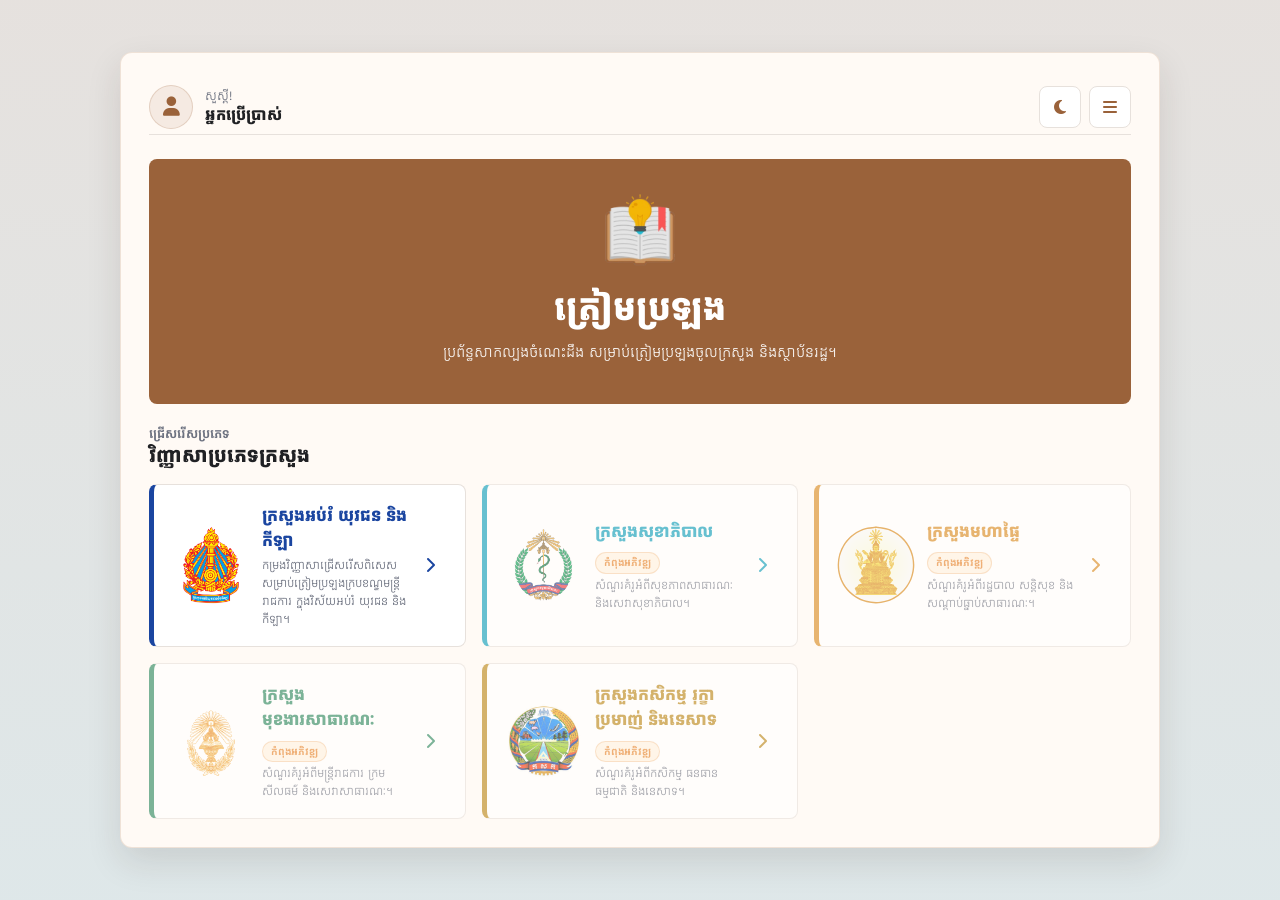
==== index.html @ 8c977682 "set up project" ====
<!doctype html>
<html lang="km">
  <head>
    <meta charset="UTF-8" />
    <meta name="viewport" content="width=device-width, initial-scale=1.0" />
    <title>TreamExam</title>
    <meta name="theme-color" content="#9a623a" />
    <link rel="icon" type="image/png" href="assets/images/logo1.png" />
    <link rel="apple-touch-icon" href="assets/images/logo1.png" />
    <link rel="stylesheet" href="css/style.css" />
    <link rel="preconnect" href="https://fonts.googleapis.com" />
    <link rel="preconnect" href="https://fonts.gstatic.com" crossorigin />
    <link
      href="https://fonts.googleapis.com/css2?family=Kantumruy+Pro:wght@300;400;500;600;700&display=swap"
      rel="stylesheet"
    />
    <link
      rel="stylesheet"
      href="https://cdnjs.cloudflare.com/ajax/libs/font-awesome/6.5.1/css/all.min.css"
    />
  </head>
  <body>
    <main class="app-shell">
      <header
        class="topbar"
        style="
          position: sticky;
          top: 0;
          z-index: 1000;
          background: var(--paper);
          border-bottom: 1px solid var(--line);
        "
      >
        <a
          href="login.html"
          aria-label="គណនីអ្នកប្រើប្រាស់"
          style="
            display: flex;
            align-items: center;
            gap: 12px;
            text-decoration: none;
          "
        >
          <div
            style="
              width: 44px;
              height: 44px;
              border-radius: 50%;
              background: rgba(154, 98, 58, 0.1);
              border: 1px solid rgba(154, 98, 58, 0.2);
              color: var(--primary);
              display: flex;
              align-items: center;
              justify-content: center;
              font-size: 1.2rem;
            "
          >
            <i class="fa-solid fa-user"></i>
          </div>
          <div style="display: flex; flex-direction: column">
            <span
              style="font-size: 0.8rem; color: var(--muted); line-height: 1.2"
              >សួស្តី!</span
            >
            <strong style="font-size: 1rem; color: var(--ink); line-height: 1.4"
              >អ្នកប្រើប្រាស់</strong
            >
          </div>
        </a>
        <div style="display: flex; gap: 8px; align-items: center">
          <button
            class="icon-btn"
            id="themeToggleBtn"
            type="button"
            aria-label="ប្តូរពណ៌ងងឹត"
          >
            <i class="fa-solid fa-moon"></i>
          </button>
          <button
            class="icon-btn"
            id="menuBtn"
            type="button"
            aria-label="បើកម៉ឺនុយ"
          >
            <i class="fa-solid fa-bars"></i>
          </button>
        </div>
      </header>

      <nav class="mobile-menu" id="mobileMenu" aria-label="Primary">
        <a href="index.html">ទំព័រដើម</a>
        <a href="#categories">វិញ្ញាសាប្រភេទក្រសួង</a>
        <a href="result.html">លទ្ធផល</a>
        <a href="login.html">ចូលប្រើប្រាស់</a>
      </nav>

      <section class="hero">
        <img src="assets/images/logo1.png" alt="TreamExam illustration" />
        <h1>ត្រៀមប្រឡង</h1>
        <p>
          ប្រព័ន្ធសាកល្បងចំណេះដឹង សម្រាប់ត្រៀមប្រឡងចូលក្រសួង និងស្ថាប័នរដ្ឋ។
        </p>
      </section>

      <section class="section-head" id="categories">
        <div>
          <p>ជ្រើសរើសប្រភេទ</p>
          <h2>វិញ្ញាសាប្រភេទក្រសួង</h2>
        </div>
      </section>

      <section
        class="category-list"
        id="categoryList"
        aria-label="Exam categories"
      ></section>
    </main>

    <script src="js/data.js"></script>
    <script src="js/app.js"></script>
  </body>
</html>
---- css/style.css ----
@import url("home.css");

* {
  box-sizing: border-box;
  margin: 0;
  padding: 0;
}

:root {
  --primary: #9a623a;
  --ink: #202124;
  --muted: #6d7280;
  --line: #e7e1dc;
  --paper: #fffaf5;
  --surface: #ffffff;
  --blue: #3467d6;
  --cyan: #039bb8;
  --orange: #d88718;
  --green: #25845a;
  --gold: #b88311;
  --red: #cf4242;
  --shadow: 0 14px 35px rgba(51, 37, 26, 0.12);
  --radius: 8px;
}

body.dark-theme {
  --primary: #d69871;
  --ink: #e8eaed;
  --muted: #9aa0a6;
  --line: #44474a;
  --paper: #202124;
  --surface: #2d2e31;
  --shadow: 0 14px 35px rgba(0, 0, 0, 0.6);
  background:
    linear-gradient(180deg, rgba(154, 98, 58, 0.05), rgba(3, 155, 184, 0.03)),
    #121212;
}

body {
  min-height: 100vh;
  background:
    linear-gradient(180deg, rgba(154, 98, 58, 0.08), rgba(3, 155, 184, 0.06)),
    #ececec;
  color: var(--ink);
  display: flex;
  justify-content: center;
  padding: 20px;
  font-family: "Kantumruy Pro", Arial, sans-serif;
}

a {
  color: inherit;
  text-decoration: none;
}

button,
input {
  font: inherit;
}

.app-shell {
  width: 100%;
  max-width: 390px;
  min-height: calc(100vh - 40px);
  background: var(--paper);
  border: 1px solid rgba(154, 98, 58, 0.16);
  border-radius: 12px;
  padding: 18px;
  box-shadow: var(--shadow);
}

.topbar {
  display: flex;
  align-items: center;
  justify-content: space-between;
  min-height: 54px;
  margin-bottom: 18px;
}

.brand {
  display: inline-flex;
  align-items: center;
}

.brand img {
  width: 68px;
  height: auto;
  display: block;
}

.brand.compact img {
  width: 56px;
}

.topbar-spacer {
  width: 42px;
  height: 42px;
}

.icon-btn {
  width: 42px;
  height: 42px;
  border: 1px solid var(--line);
  border-radius: var(--radius);
  background: var(--surface);
  color: var(--primary);
  display: inline-flex;
  align-items: center;
  justify-content: center;
  cursor: pointer;
}

.mobile-menu {
  display: none;
  flex-direction: column;
  gap: 8px;
  background: var(--surface);
  border: 1px solid var(--line);
  border-radius: var(--radius);
  padding: 10px;
  margin-bottom: 18px;
}

.mobile-menu.is-open {
  display: flex;
}

.mobile-menu a {
  border-radius: 6px;
  color: var(--ink);
  font-weight: 600;
  padding: 10px 12px;
}

.mobile-menu a:hover {
  background: #f5eee7;
}

.hero {
  display: flex;
  flex-direction: column;
  align-items: center;
  text-align: center;
  gap: 8px;
  padding: 20px 0 24px;
}

.hero img {
  width: 80px;
  height: auto;
  animation: float 3s ease-in-out infinite;
}

@keyframes float {
  0% {
    transform: translateY(0px);
  }
  50% {
    transform: translateY(-10px);
  }
  100% {
    transform: translateY(0px);
  }
}

.hero h1 {
  margin: 0;
  line-height: 1.3;
}

.hero p {
  margin: 0;
  line-height: 1.5;
}

.primary-action,
.secondary-action {
  min-height: 48px;
  border-radius: var(--radius);
  display: inline-flex;
  align-items: center;
  justify-content: center;
  gap: 10px;
  border: 0;
  cursor: pointer;
  font-weight: 700;
}

.primary-action {
  width: 100%;
  background: var(--primary);
  color: #fff;
}

.secondary-action {
  background: var(--surface);
  border: 1px solid var(--line);
  color: var(--primary);
  padding: 0 14px;
}

@media (min-width: 768px) {
  body {
    align-items: center;
    padding: 32px;
  }

  .app-shell {
    max-width: 860px;
    min-height: auto;
    padding: 28px;
  }

  .topbar {
    margin-bottom: 24px;
  }

  .brand img {
    width: 88px;
  }

  .brand.compact img {
    width: 76px;
  }

  .hero {
    padding: 32px 20px 40px;
    gap: 10px;
  }

  .hero img {
    width: 90px;
  }

  .hero h1 {
    font-size: 36px;
  }

  .hero p {
    max-width: 620px;
    font-size: 15px;
  }

  .hero .primary-action {
    width: auto;
    padding: 0 40px;
  }

  .category-list {
    grid-template-columns: repeat(2, minmax(0, 1fr));
    gap: 16px;
  }

  .category-card {
    min-height: 126px;
    grid-template-columns: 78px 1fr 22px;
    padding: 18px;
  }

  .category-card img {
    width: 78px;
    height: 78px;
  }

  .category-card h3 {
    font-size: 17px;
  }

  .compact-detail {
    grid-template-columns: 112px 1fr;
    gap: 22px;
    padding: 22px;
  }

  .compact-detail img {
    width: 112px;
    height: 112px;
  }

  .compact-detail h1 {
    font-size: 23px;
  }

  .compact-detail p {
    font-size: 14px;
  }

  .exam-type-list {
    grid-template-columns: repeat(3, minmax(0, 1fr));
    gap: 16px;
  }

  .exam-type-card {
    min-height: 194px;
    grid-template-columns: 1fr;
    align-content: start;
    padding: 18px;
  }

  .exam-type-card > i {
    justify-self: end;
  }

  .exam-type-icon {
    width: 54px;
    height: 54px;
  }

  .result-card {
    padding: 32px;
  }

  .result-actions {
    grid-template-columns: 1fr 1fr;
  }
}

@media (min-width: 1100px) {
  .app-shell {
    max-width: 1040px;
  }

  .category-list {
    grid-template-columns: repeat(3, minmax(0, 1fr));
  }
}

@media (max-width: 767px) {
  body {
    padding: 0;
  }

  .app-shell {
    max-width: none;
    min-height: 100vh;
    border: 0;
    border-radius: 0;
    box-shadow: none;
  }
}

@media (max-width: 340px) {
  .app-shell {
    padding: 14px;
  }

  .category-card {
    grid-template-columns: 52px 1fr 18px;
    padding: 10px;
  }

  .category-card img {
    width: 52px;
    height: 52px;
  }

  .hero h1 {
    font-size: 24px;
  }

  .compact-detail {
    grid-template-columns: 64px 1fr;
  }

  .compact-detail img {
    width: 64px;
    height: 64px;
  }

  .exam-type-card {
    grid-template-columns: 40px 1fr 16px;
    padding: 12px;
  }

  .exam-type-icon {
    width: 40px;
    height: 40px;
  }

  .quiz-actions,
  .result-stats {
    grid-template-columns: 1fr;
  }
}
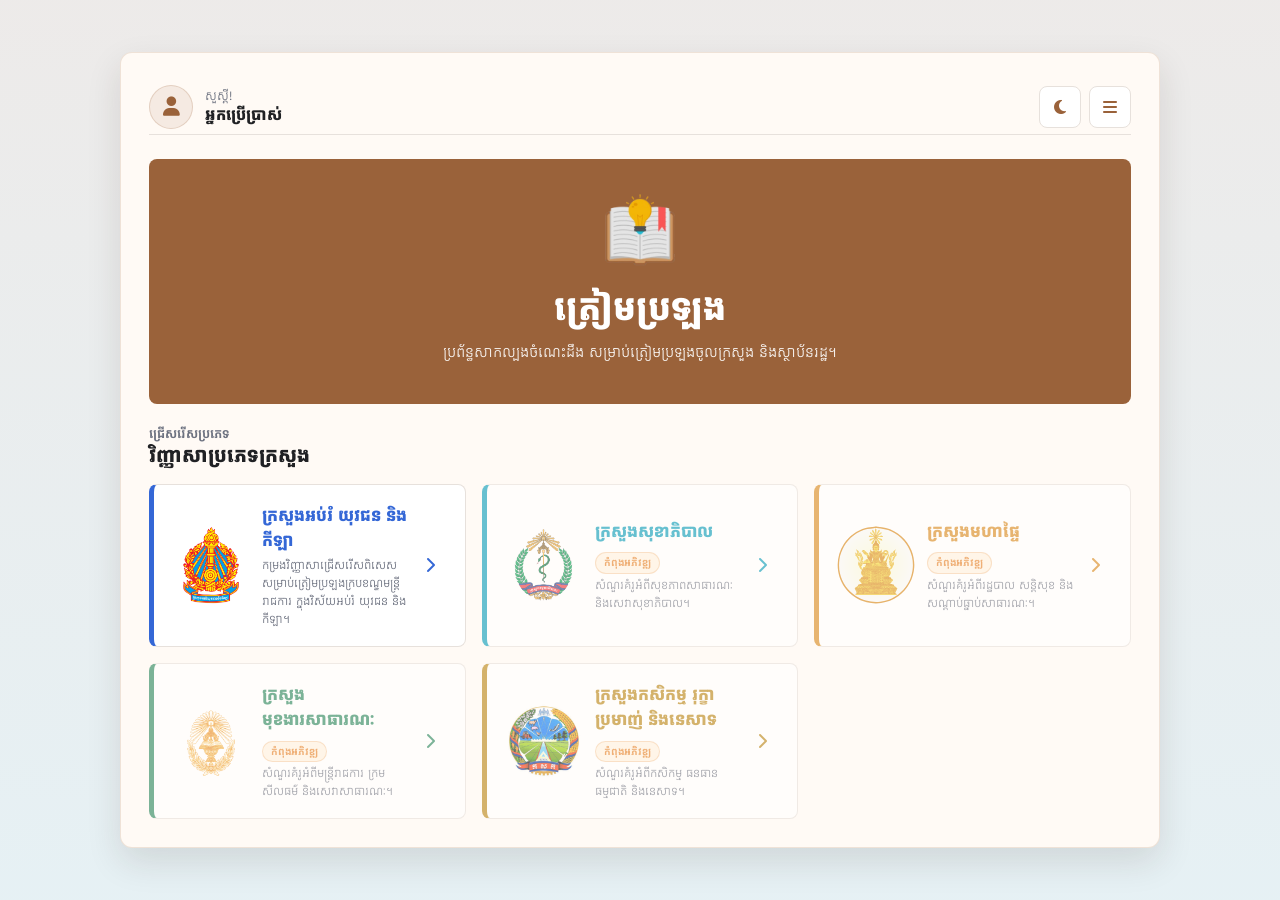
==== commit eb6242d1: "add new project files" ====
--- a/index.html
+++ b/index.html
@@ -18,6 +18,18 @@
       rel="stylesheet"
       href="https://cdnjs.cloudflare.com/ajax/libs/font-awesome/6.5.1/css/all.min.css"
     />
+    <meta
+      name="google-site-verification"
+      content="KXeyo7UtK2u-XPGbpyuVn5xtXZE6daXbd0bbGzFS1r0"
+    />
+    <style>
+      body {
+        background-color: #f4f6f8; /* ពណ៌ប្រផេះស្រាល */
+      }
+      body.dark-theme {
+        background-color: #121212; /* រក្សាពណ៌ងងឹតសម្រាប់ Dark Theme */
+      }
+    </style>
   </head>
   <body>
     <main class="app-shell">
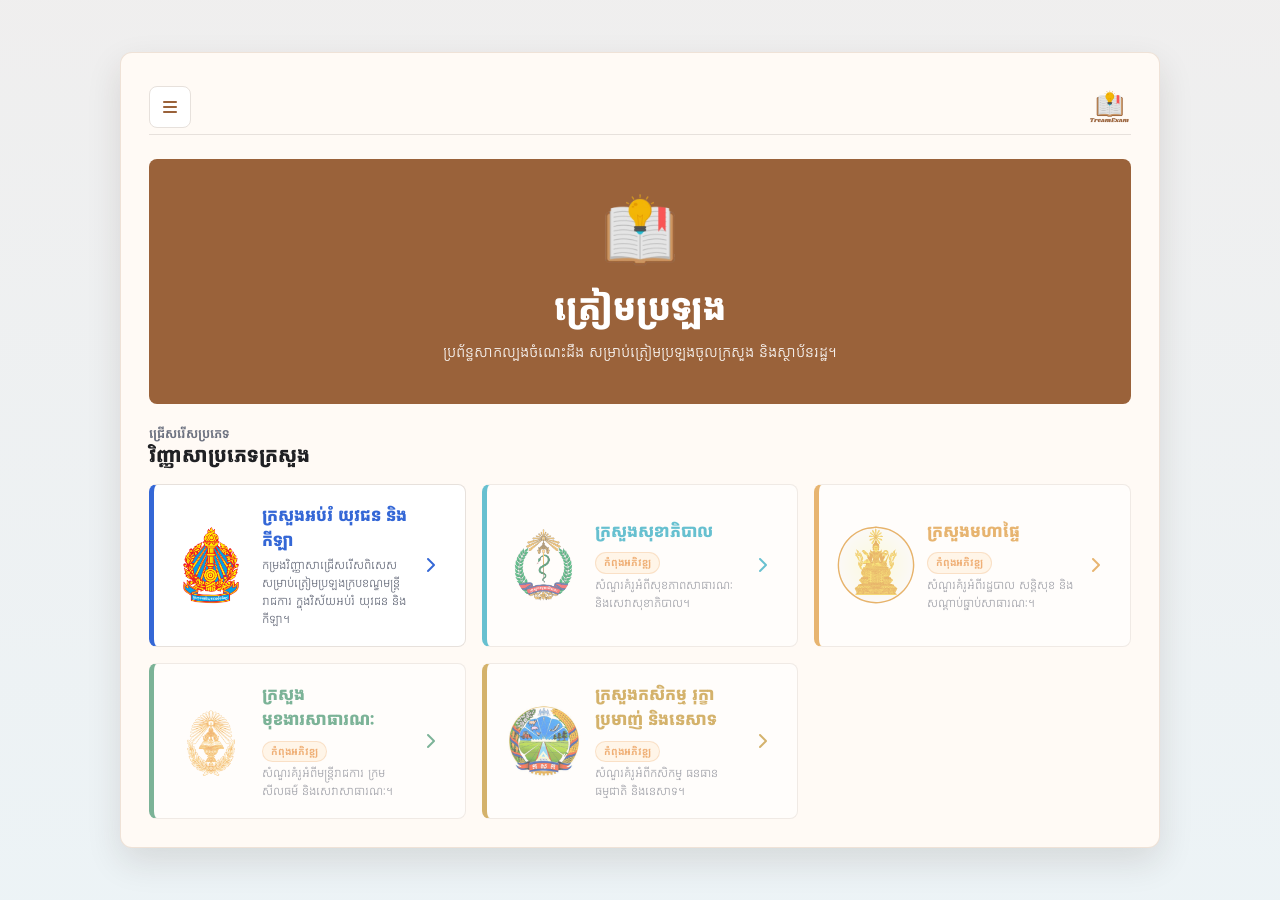
==== commit 067f6a9d: "update code" ====
--- a/index.html
+++ b/index.html
@@ -22,14 +22,6 @@
       name="google-site-verification"
       content="KXeyo7UtK2u-XPGbpyuVn5xtXZE6daXbd0bbGzFS1r0"
     />
-    <style>
-      body {
-        background-color: #f4f6f8; /* ពណ៌ប្រផេះស្រាល */
-      }
-      body.dark-theme {
-        background-color: #121212; /* រក្សាពណ៌ងងឹតសម្រាប់ Dark Theme */
-      }
-    </style>
   </head>
   <body>
     <main class="app-shell">
@@ -43,51 +35,7 @@
           border-bottom: 1px solid var(--line);
         "
       >
-        <a
-          href="login.html"
-          aria-label="គណនីអ្នកប្រើប្រាស់"
-          style="
-            display: flex;
-            align-items: center;
-            gap: 12px;
-            text-decoration: none;
-          "
-        >
-          <div
-            style="
-              width: 44px;
-              height: 44px;
-              border-radius: 50%;
-              background: rgba(154, 98, 58, 0.1);
-              border: 1px solid rgba(154, 98, 58, 0.2);
-              color: var(--primary);
-              display: flex;
-              align-items: center;
-              justify-content: center;
-              font-size: 1.2rem;
-            "
-          >
-            <i class="fa-solid fa-user"></i>
-          </div>
-          <div style="display: flex; flex-direction: column">
-            <span
-              style="font-size: 0.8rem; color: var(--muted); line-height: 1.2"
-              >សួស្តី!</span
-            >
-            <strong style="font-size: 1rem; color: var(--ink); line-height: 1.4"
-              >អ្នកប្រើប្រាស់</strong
-            >
-          </div>
-        </a>
         <div style="display: flex; gap: 8px; align-items: center">
-          <button
-            class="icon-btn"
-            id="themeToggleBtn"
-            type="button"
-            aria-label="ប្តូរពណ៌ងងឹត"
-          >
-            <i class="fa-solid fa-moon"></i>
-          </button>
           <button
             class="icon-btn"
             id="menuBtn"
@@ -97,13 +45,48 @@
             <i class="fa-solid fa-bars"></i>
           </button>
         </div>
+        <a
+          href="index.html"
+          aria-label="ទំព័រដើម"
+          style="display: flex; align-items: center"
+        >
+          <img
+            src="assets/images/logo.png"
+            alt="TreamExam Logo"
+            style="height: 36px; width: auto"
+          />
+        </a>
       </header>
 
       <nav class="mobile-menu" id="mobileMenu" aria-label="Primary">
-        <a href="index.html">ទំព័រដើម</a>
-        <a href="#categories">វិញ្ញាសាប្រភេទក្រសួង</a>
-        <a href="result.html">លទ្ធផល</a>
-        <a href="login.html">ចូលប្រើប្រាស់</a>
+        <a href="index.html"
+          ><i
+            class="fa-solid fa-house"
+            style="margin-right: 10px; width: 20px; text-align: center"
+          ></i>
+          ទំព័រដើម</a
+        >
+        <a href="#categories"
+          ><i
+            class="fa-solid fa-building-columns"
+            style="margin-right: 10px; width: 20px; text-align: center"
+          ></i>
+          វិញ្ញាសាប្រភេទក្រសួង</a
+        >
+        <a href="result.html"
+          ><i
+            class="fa-solid fa-chart-pie"
+            style="margin-right: 10px; width: 20px; text-align: center"
+          ></i>
+          លទ្ធផល</a
+        >
+        <a href="about.html"
+          ><i
+            class="fa-solid fa-circle-info"
+            style="margin-right: 10px; width: 20px; text-align: center"
+          ></i>
+          អំពីយើងខ្ញុំ</a
+        >
       </nav>
 
       <section class="hero">
--- a/css/style.css
+++ b/css/style.css
@@ -39,8 +39,8 @@
 body {
   min-height: 100vh;
   background:
-    linear-gradient(180deg, rgba(154, 98, 58, 0.08), rgba(3, 155, 184, 0.06)),
-    #ececec;
+    linear-gradient(180deg, rgba(154, 98, 58, 0.05), rgba(3, 155, 184, 0.03)),
+    #f4f6f8;
   color: var(--ink);
   display: flex;
   justify-content: center;
@@ -199,6 +199,22 @@
   padding: 0 14px;
 }
 
+/* --- Animation ពេលបង្ហាញកាត --- */
+@keyframes fadeSlideUp {
+  0% {
+    opacity: 0;
+    transform: translateY(15px) scale(0.98);
+  }
+  100% {
+    opacity: 1;
+    transform: translateY(0) scale(1);
+  }
+}
+.animate-enter {
+  opacity: 0; /* លាក់ជាបណ្តោះអាសន្នមុនពេល Animation ដើរ */
+  animation: fadeSlideUp 0.5s cubic-bezier(0.34, 1.56, 0.64, 1) forwards;
+}
+
 @media (min-width: 768px) {
   body {
     align-items: center;
